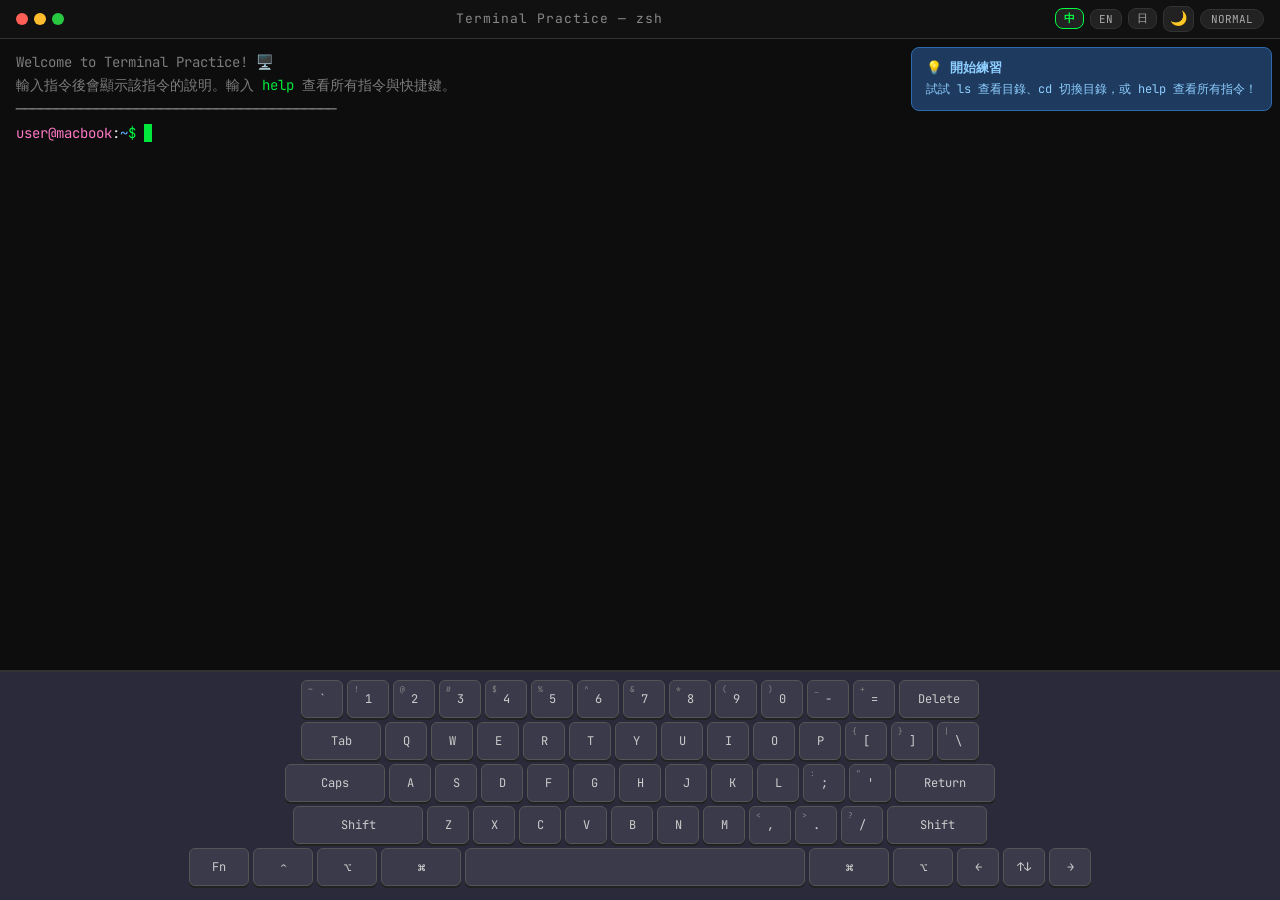
==== index.html @ 376850d3 "feat: initial release v1.0 → v1.2 - Multi-file architecture (index.html, style.css, app.js, filesyst" ====
<!DOCTYPE html>
<html lang="zh-TW">
<head>
  <meta charset="UTF-8">
  <meta name="viewport" content="width=device-width, initial-scale=1.0">
  <title>Terminal Practice</title>
  <link href="https://fonts.googleapis.com/css2?family=JetBrains+Mono:wght@300;400;500;700&display=swap" rel="stylesheet">
  <link rel="stylesheet" href="style.css">
</head>
<body>
  <div id="app">
    <div class="top-bar">
      <div class="dots">
        <div class="dot dot-r"></div>
        <div class="dot dot-y"></div>
        <div class="dot dot-g"></div>
      </div>
      <div class="title" id="topTitle">Terminal Practice — zsh</div>
      <div class="top-bar-controls">
        <div class="lang-btn active" data-lang="zh" onclick="switchLang('zh')">中</div>
        <div class="lang-btn"        data-lang="en" onclick="switchLang('en')">EN</div>
        <div class="lang-btn"        data-lang="ja" onclick="switchLang('ja')">日</div>
        <div class="theme-btn" id="themeBtn" onclick="toggleTheme()" title="Toggle theme">🌙</div>
        <div class="mode-badge" id="modeBadge">NORMAL</div>
      </div>
    </div>
    <div class="terminal-wrap">
      <div id="terminal"></div>
      <div class="hint-container" id="hintContainer"></div>
    </div>
    <div class="keyboard-section" id="keyboard"></div>
  </div>

  <!-- Load order matters: data → translations → app logic -->
  <script src="filesystem.js"></script>
  <script src="lang/zh.js"></script>
  <script src="lang/en.js"></script>
  <script src="lang/ja.js"></script>
  <script src="app.js"></script>
</body>
</html>
---- style.css ----
/* style.css — Terminal Practice styles */
* { margin: 0; padding: 0; box-sizing: border-box; }

:root {
  --bg: #1a1a2e;
  --terminal-bg: #0d0d0d;
  --text-green: #00ff41;
  --text-white: #e0e0e0;
  --prompt-blue: #5eaeff;
  --prompt-user: #ff79c6;
  --key-bg: #3a3a4a;
  --key-bg-hover: #4a4a5a;
  --key-pressed: #00ff41;
  --key-text: #ccc;
  --key-border: #555;
  --keyboard-bg: #2a2a3a;
  --hint-bg: #1e3a5f;
  --hint-border: #2e6aaf;
  --success-bg: #1a3a1a;
  --success-border: #2a8a2a;
  --topbar-bg: #111;
  --topbar-border: #333;
  --topbar-title: #888;
  --vi-status-bg: #222;
}

/* ── Light Mode ── */
.light-mode {
  --bg: #f0f2f5;
  --terminal-bg: #ffffff;
  --text-green: #007a1f;
  --text-white: #1a1a1a;
  --prompt-blue: #0055bb;
  --prompt-user: #cc0066;
  --key-bg: #e2e2e2;
  --key-bg-hover: #d2d2d2;
  --key-pressed: #007a1f;
  --key-text: #333;
  --key-border: #bbb;
  --keyboard-bg: #d8d8d8;
  --hint-bg: #e4f0fd;
  --hint-border: #4a90d9;
  --success-bg: #e6f5e6;
  --success-border: #4a9a4a;
  --topbar-bg: #f8f8f8;
  --topbar-border: #ddd;
  --topbar-title: #666;
  --vi-status-bg: #ececec;
}
.light-mode .hint-toast.info    { background: #fff4e0; border-color: #cc8800; color: #885500; }
.light-mode .hint-toast.explain { background: #f5eeff; border-color: #9055c8; color: #5a2d8a; }
.light-mode .hint-toast.success { color: #266026; }
.light-mode .error-line         { color: #cc2200; }
.light-mode .dir-color          { color: #0055bb; }
.light-mode .exec-color         { color: #007a1f; }
.light-mode .vi-tilde           { color: #0055bb; }
.light-mode #terminal::-webkit-scrollbar-thumb { background: #bbb; }
.light-mode .key                { box-shadow: 0 2px 0 #bbb; }

html, body { height: 100%; overflow: hidden; background: var(--bg); font-family: 'JetBrains Mono', monospace; color: var(--text-white); }
#app { display: flex; flex-direction: column; height: 100vh; }

/* ── Top bar ── */
.top-bar { display: flex; align-items: center; justify-content: space-between; padding: 6px 16px; background: var(--topbar-bg); border-bottom: 1px solid var(--topbar-border); flex-shrink: 0; }
.top-bar .dots { display: flex; gap: 6px; }
.top-bar .dot { width: 12px; height: 12px; border-radius: 50%; }
.dot-r { background: #ff5f57; } .dot-y { background: #ffbd2e; } .dot-g { background: #28c840; }
.top-bar .title { font-size: 13px; color: var(--topbar-title); letter-spacing: 1px; }
.top-bar .mode-badge { font-size: 11px; padding: 2px 10px; border-radius: 10px; background: var(--vi-status-bg); color: #aaa; border: 1px solid var(--topbar-border); }

/* ── Controls (lang + theme) ── */
.top-bar-controls { display: flex; align-items: center; gap: 6px; }
.lang-btn {
  font-size: 11px; padding: 2px 8px; border-radius: 8px; cursor: pointer; user-select: none;
  background: var(--vi-status-bg); color: #aaa; border: 1px solid var(--topbar-border);
  font-family: 'JetBrains Mono', monospace; transition: all .15s;
}
.lang-btn:hover  { color: var(--text-green); border-color: var(--text-green); }
.lang-btn.active { color: var(--text-green); border-color: var(--text-green); font-weight: 700; }
.theme-btn {
  font-size: 14px; padding: 2px 6px; border-radius: 8px; cursor: pointer; user-select: none;
  background: var(--vi-status-bg); border: 1px solid var(--topbar-border); line-height: 1.4; transition: all .15s;
}
.theme-btn:hover { border-color: var(--text-green); }

/* ── Terminal ── */
.terminal-wrap { flex: 1; min-height: 0; display: flex; flex-direction: column; background: var(--terminal-bg); position: relative; overflow: hidden; }
#terminal { flex: 1; overflow-y: auto; padding: 12px 16px; font-size: 14px; line-height: 1.7; white-space: pre-wrap; word-break: break-all; scrollbar-width: thin; scrollbar-color: #333 transparent; }
#terminal::-webkit-scrollbar { width: 6px; }
#terminal::-webkit-scrollbar-thumb { background: #333; border-radius: 3px; }

.prompt-line   { color: var(--text-green); }
.prompt-user   { color: var(--prompt-user); }
.prompt-path   { color: var(--prompt-blue); }
.prompt-symbol { color: var(--text-green); }
.output-line   { color: var(--text-white); opacity: .9; }
.error-line    { color: #ff6b6b; }
.dir-color     { color: #5eaeff; font-weight: bold; }
.file-color    { color: var(--text-white); }
.exec-color    { color: var(--text-green); }
.vi-tilde      { color: var(--prompt-blue); }
.vi-status     { color: var(--text-white); background: var(--vi-status-bg); padding: 1px 0; }

.cursor-block { background: var(--text-green); color: #000; animation: blink 1s step-end infinite; }
@keyframes blink { 50% { opacity: 0; } }

/* ── Hint toasts ── */
.hint-container { position: absolute; top: 8px; right: 8px; z-index: 10; display: flex; flex-direction: column; gap: 6px; max-width: 400px; pointer-events: none; }
.hint-toast { padding: 10px 14px; border-radius: 8px; font-size: 12px; line-height: 1.6; animation: slideIn .3s ease; pointer-events: auto; transition: opacity .3s; }
.hint-toast.hint    { background: var(--hint-bg);    border: 1px solid var(--hint-border);    color: #8ecfff; }
.hint-toast.success { background: var(--success-bg); border: 1px solid var(--success-border); color: #6f6; }
.hint-toast.info    { background: #3a2a1a; border: 1px solid #8a6a2a; color: #ffd080; }
.hint-toast.explain { background: #2a1a3a; border: 1px solid #6a4a8a; color: #d0b0ff; }
@keyframes slideIn { from { transform: translateX(20px); opacity: 0; } to { transform: translateX(0); opacity: 1; } }
.hint-toast .hint-title { font-weight: 700; margin-bottom: 2px; font-size: 13px; }

/* ── Keyboard ── */
.keyboard-section { flex-shrink: 0; background: var(--keyboard-bg); border-top: 2px solid var(--topbar-border); padding: 8px 6px 10px; }
.kb-row { display: flex; justify-content: center; gap: 4px; margin-bottom: 4px; }
.key {
  display: flex; align-items: center; justify-content: center;
  min-width: 42px; height: 38px; padding: 0 6px;
  background: var(--key-bg); color: var(--key-text);
  border: 1px solid var(--key-border); border-radius: 6px;
  font-size: 11px; font-family: 'JetBrains Mono', monospace;
  cursor: pointer; user-select: none;
  transition: all .08s ease;
  position: relative;
  box-shadow: 0 2px 0 #222;
}
.key:hover { background: var(--key-bg-hover); }
.key.pressed { background: var(--key-pressed) !important; color: #000 !important; transform: translateY(2px); box-shadow: none; border-color: var(--key-pressed) !important; }
.key.modifier-active { border-color: #ff79c6 !important; color: #ff79c6 !important; background: #3a2a3a !important; }
.key.wide-1 { min-width: 60px; }  .key.wide-2 { min-width: 80px; }
.key.wide-3 { min-width: 100px; } .key.wide-4 { min-width: 130px; }
.key.space  { flex: 1; max-width: 340px; min-width: 200px; }
.key .sub  { position: absolute; top: 3px; left: 6px; font-size: 8px; color: #888; }
.key .main { font-size: 12px; }

@media (max-width: 900px) {
  .key { min-width: 32px; height: 32px; font-size: 9px; }
  .key .sub { font-size: 7px; }
  .key.space { min-width: 140px; }
  #terminal { font-size: 12px; }
}
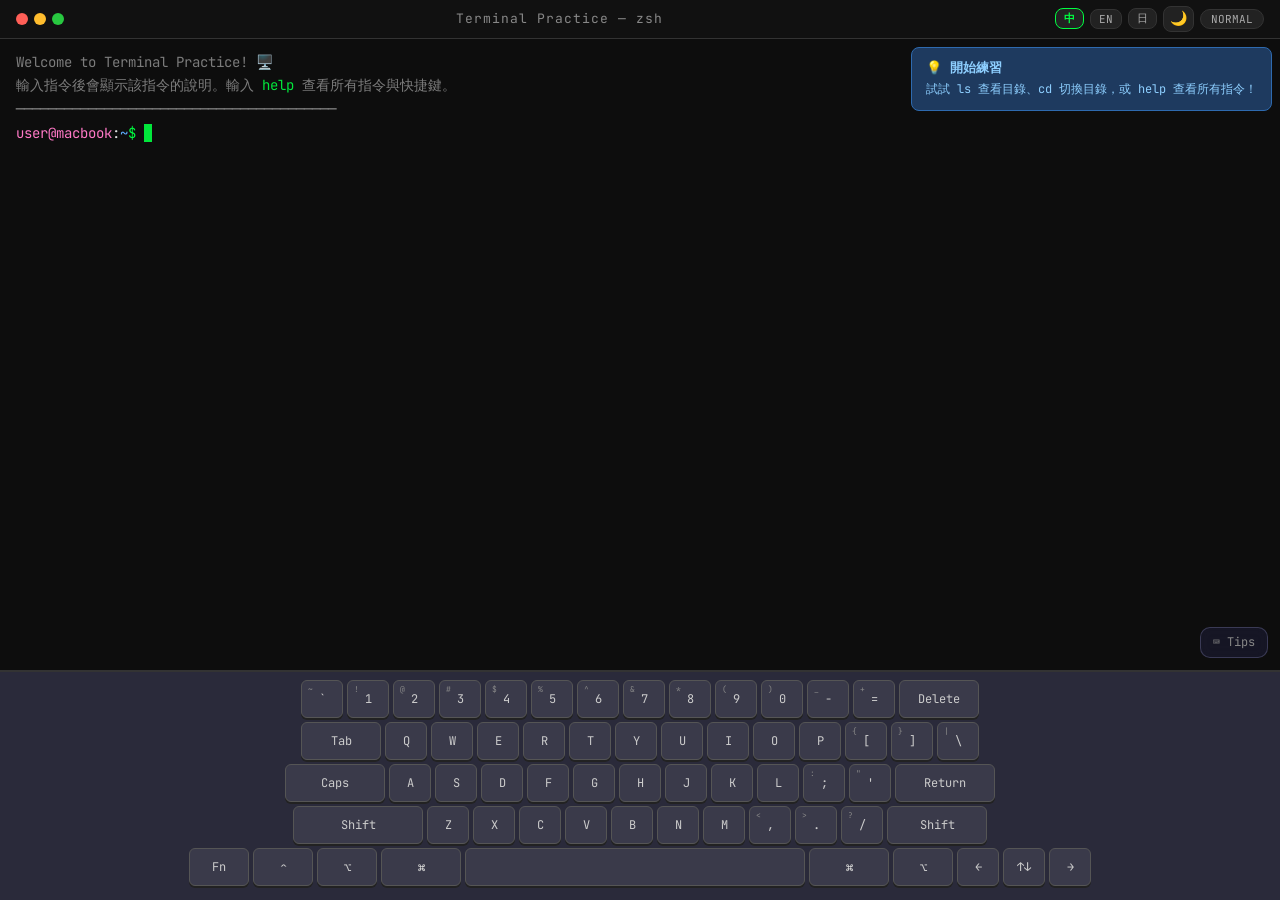
==== commit da510552: "feat: add Tips panel with mode-aware shortcuts (v1.3.0)" ====
--- a/index.html
+++ b/index.html
@@ -27,6 +27,14 @@
     <div class="terminal-wrap">
       <div id="terminal"></div>
       <div class="hint-container" id="hintContainer"></div>
+      <button class="tips-btn" id="tipsBtn" onclick="toggleTips()">⌨ Tips</button>
+      <div class="tips-panel" id="tipsPanel">
+        <div class="tips-header">
+          <span class="tips-title" id="tipsPanelTitle"></span>
+          <button class="tips-close" onclick="toggleTips()">×</button>
+        </div>
+        <div class="tips-body" id="tipsBody"></div>
+      </div>
     </div>
     <div class="keyboard-section" id="keyboard"></div>
   </div>
--- a/style.css
+++ b/style.css
@@ -137,6 +137,103 @@
 .key .sub  { position: absolute; top: 3px; left: 6px; font-size: 8px; color: #888; }
 .key .main { font-size: 12px; }
 
+/* ── Tips Button & Panel ── */
+.tips-btn {
+  position: absolute;
+  bottom: 12px;
+  right: 12px;
+  z-index: 20;
+  background: rgba(30, 30, 55, 0.78);
+  border: 1px solid rgba(120, 120, 170, 0.5);
+  border-radius: 10px;
+  color: #aaa;
+  font-size: 12px;
+  font-family: 'JetBrains Mono', monospace;
+  padding: 6px 12px;
+  cursor: pointer;
+  backdrop-filter: blur(6px);
+  opacity: 0.78;
+  transition: opacity .2s, color .2s, border-color .2s;
+  line-height: 1.4;
+  user-select: none;
+}
+.tips-btn:hover  { opacity: 1; color: var(--text-green); border-color: var(--text-green); }
+.tips-btn.active { opacity: 1; color: var(--text-green); border-color: var(--text-green); background: rgba(0, 255, 65, 0.08); }
+
+.tips-panel {
+  position: absolute;
+  top: 0; right: 0; bottom: 0;
+  width: 270px;
+  background: rgba(12, 12, 24, 0.93);
+  border-left: 1px solid rgba(100, 100, 150, 0.4);
+  z-index: 18;
+  display: flex;
+  flex-direction: column;
+  transform: translateX(100%);
+  transition: transform .25s ease;
+  backdrop-filter: blur(10px);
+}
+.tips-panel.open { transform: translateX(0); }
+
+.tips-header {
+  display: flex;
+  align-items: center;
+  justify-content: space-between;
+  padding: 10px 14px 8px;
+  border-bottom: 1px solid rgba(100, 100, 150, 0.3);
+  flex-shrink: 0;
+}
+.tips-title { font-size: 12px; font-weight: 700; color: var(--text-green); letter-spacing: .5px; }
+.tips-close {
+  background: none; border: none; color: #666; font-size: 18px;
+  cursor: pointer; line-height: 1; padding: 0 2px;
+  font-family: 'JetBrains Mono', monospace;
+  transition: color .15s;
+}
+.tips-close:hover { color: #ff6b6b; }
+
+.tips-body { flex: 1; overflow-y: auto; padding: 8px 10px 12px; scrollbar-width: thin; scrollbar-color: #333 transparent; }
+.tips-body::-webkit-scrollbar { width: 4px; }
+.tips-body::-webkit-scrollbar-thumb { background: #333; border-radius: 2px; }
+
+.tips-group { margin-bottom: 12px; }
+.tips-group-name {
+  font-size: 10px; font-weight: 700; text-transform: uppercase; letter-spacing: 1px;
+  color: #555; padding: 2px 4px 4px; border-bottom: 1px solid #222; margin-bottom: 4px;
+}
+.tips-item {
+  display: flex; align-items: center; gap: 8px;
+  padding: 5px 6px; border-radius: 6px; cursor: pointer;
+  transition: background .12s;
+}
+.tips-item:hover { background: rgba(0, 255, 65, 0.08); }
+.tips-item:active { background: rgba(0, 255, 65, 0.15); }
+.tips-key {
+  flex-shrink: 0;
+  min-width: 46px; text-align: center;
+  background: rgba(255,255,255,0.07); border: 1px solid rgba(255,255,255,0.15);
+  border-radius: 5px; padding: 2px 5px;
+  font-size: 11px; font-weight: 600; color: #ddd;
+  white-space: nowrap;
+}
+.tips-desc {
+  font-size: 11px; color: #888; line-height: 1.4;
+  overflow: hidden; display: -webkit-box;
+  -webkit-line-clamp: 2; -webkit-box-orient: vertical;
+}
+.tips-item:hover .tips-desc { color: #bbb; }
+
+/* Light mode overrides for tips */
+.light-mode .tips-btn  { background: rgba(240,240,250,0.82); border-color: rgba(100,100,180,0.4); color: #666; }
+.light-mode .tips-btn:hover, .light-mode .tips-btn.active { color: var(--text-green); border-color: var(--text-green); background: rgba(0,120,30,0.08); }
+.light-mode .tips-panel { background: rgba(248,248,252,0.95); border-left-color: rgba(150,150,200,0.4); }
+.light-mode .tips-group-name { color: #999; border-bottom-color: #eee; }
+.light-mode .tips-key  { background: rgba(0,0,0,0.06); border-color: rgba(0,0,0,0.15); color: #333; }
+.light-mode .tips-desc { color: #777; }
+.light-mode .tips-item:hover { background: rgba(0,120,30,0.06); }
+.light-mode .tips-item:hover .tips-desc { color: #333; }
+.light-mode .tips-close:hover { color: #cc3300; }
+
 @media (max-width: 900px) {
   .key { min-width: 32px; height: 32px; font-size: 9px; }
   .key .sub { font-size: 7px; }
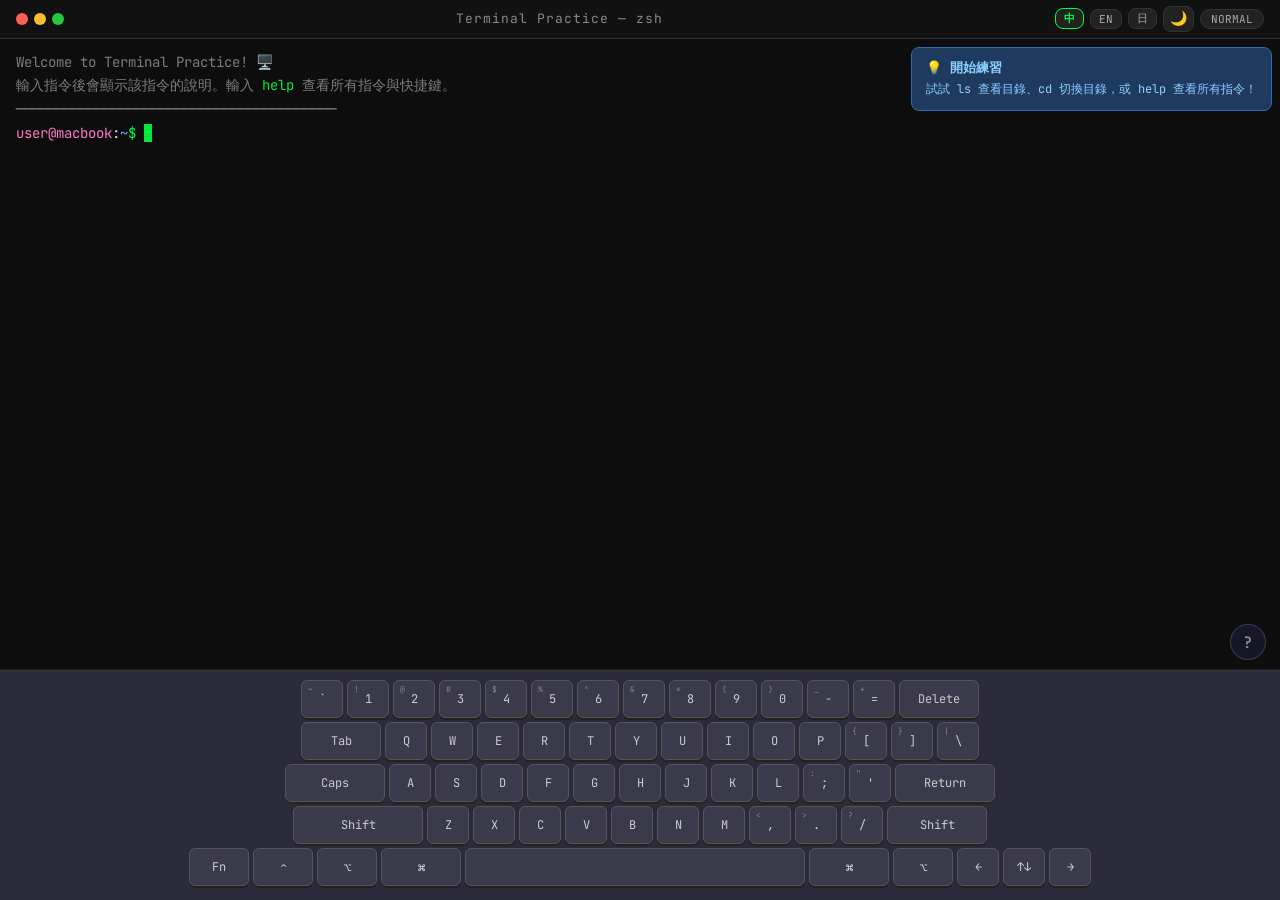
==== commit ce073424: "fix tips panel overlap: move into flex flow between terminal and keyboard" ====
--- a/index.html
+++ b/index.html
@@ -3,7 +3,8 @@
 <head>
   <meta charset="UTF-8">
   <meta name="viewport" content="width=device-width, initial-scale=1.0">
-  <title>Terminal Practice</title>
+  <title>Mock Terminal</title>
+  <link rel="icon" type="image/svg+xml" href="favicon.svg">
   <link href="https://fonts.googleapis.com/css2?family=JetBrains+Mono:wght@300;400;500;700&display=swap" rel="stylesheet">
   <link rel="stylesheet" href="style.css">
 </head>
@@ -27,18 +28,20 @@
     <div class="terminal-wrap">
       <div id="terminal"></div>
       <div class="hint-container" id="hintContainer"></div>
-      <button class="tips-btn" id="tipsBtn" onclick="toggleTips()">⌨ Tips</button>
-      <div class="tips-panel" id="tipsPanel">
-        <div class="tips-header">
-          <span class="tips-title" id="tipsPanelTitle"></span>
-          <button class="tips-close" onclick="toggleTips()">×</button>
-        </div>
-        <div class="tips-body" id="tipsBody"></div>
+    </div>
+    <!-- Tips panel: flex item between terminal and keyboard, no overlap -->
+    <div class="tips-panel" id="tipsPanel">
+      <div class="tips-header">
+        <span class="tips-title" id="tipsPanelTitle"></span>
+        <button class="tips-close" onclick="toggleTips()">×</button>
       </div>
+      <div class="tips-body" id="tipsBody"></div>
     </div>
     <div class="keyboard-section" id="keyboard"></div>
   </div>
 
+  <!-- Tips button: fixed, always visible -->
+  <button class="tips-btn" id="tipsBtn" onclick="toggleTips()">?</button>
   <!-- Load order matters: data → translations → app logic -->
   <script src="filesystem.js"></script>
   <script src="lang/zh.js"></script>
--- a/style.css
+++ b/style.css
@@ -84,7 +84,7 @@
 .theme-btn:hover { border-color: var(--text-green); }
 
 /* ── Terminal ── */
-.terminal-wrap { flex: 1; min-height: 0; display: flex; flex-direction: column; background: var(--terminal-bg); position: relative; overflow: hidden; }
+.terminal-wrap { flex: 1; min-height: 0; display: flex; flex-direction: column; background: var(--terminal-bg); position: relative; overflow: visible; }
 #terminal { flex: 1; overflow-y: auto; padding: 12px 16px; font-size: 14px; line-height: 1.7; white-space: pre-wrap; word-break: break-all; scrollbar-width: thin; scrollbar-color: #333 transparent; }
 #terminal::-webkit-scrollbar { width: 6px; }
 #terminal::-webkit-scrollbar-thumb { background: #333; border-radius: 3px; }
@@ -139,47 +139,53 @@
 
 /* ── Tips Button & Panel ── */
 .tips-btn {
-  position: absolute;
-  bottom: 12px;
-  right: 12px;
-  z-index: 20;
-  background: rgba(30, 30, 55, 0.78);
+  position: fixed;
+  bottom: 240px;
+  right: 14px;
+  z-index: 200;
+  width: 36px;
+  height: 36px;
+  border-radius: 50%;
+  background: rgba(30, 30, 55, 0.82);
   border: 1px solid rgba(120, 120, 170, 0.5);
-  border-radius: 10px;
   color: #aaa;
-  font-size: 12px;
+  font-size: 16px;
   font-family: 'JetBrains Mono', monospace;
-  padding: 6px 12px;
+  font-weight: 700;
   cursor: pointer;
   backdrop-filter: blur(6px);
   opacity: 0.78;
-  transition: opacity .2s, color .2s, border-color .2s;
-  line-height: 1.4;
+  transition: opacity .2s, color .2s, border-color .2s, background .2s;
   user-select: none;
+  display: flex;
+  align-items: center;
+  justify-content: center;
+  padding: 0;
 }
 .tips-btn:hover  { opacity: 1; color: var(--text-green); border-color: var(--text-green); }
-.tips-btn.active { opacity: 1; color: var(--text-green); border-color: var(--text-green); background: rgba(0, 255, 65, 0.08); }
+.tips-btn.active { opacity: 1; color: var(--text-green); border-color: var(--text-green); background: rgba(0, 255, 65, 0.12); }
 
 .tips-panel {
-  position: absolute;
-  top: 0; right: 0; bottom: 0;
-  width: 270px;
-  background: rgba(12, 12, 24, 0.93);
-  border-left: 1px solid rgba(100, 100, 150, 0.4);
-  z-index: 18;
+  flex-shrink: 0;
+  background: rgba(12, 12, 24, 0.97);
+  border-top: 1px solid rgba(100, 100, 150, 0.4);
   display: flex;
   flex-direction: column;
-  transform: translateX(100%);
-  transition: transform .25s ease;
-  backdrop-filter: blur(10px);
-}
-.tips-panel.open { transform: translateX(0); }
+  max-height: 0;
+  overflow: hidden;
+  opacity: 0;
+  transition: max-height .25s ease, opacity .2s ease;
+}
+.tips-panel.open {
+  max-height: 220px;
+  opacity: 1;
+}
 
 .tips-header {
   display: flex;
   align-items: center;
   justify-content: space-between;
-  padding: 10px 14px 8px;
+  padding: 8px 14px 6px;
   border-bottom: 1px solid rgba(100, 100, 150, 0.3);
   flex-shrink: 0;
 }
@@ -192,42 +198,52 @@
 }
 .tips-close:hover { color: #ff6b6b; }
 
-.tips-body { flex: 1; overflow-y: auto; padding: 8px 10px 12px; scrollbar-width: thin; scrollbar-color: #333 transparent; }
-.tips-body::-webkit-scrollbar { width: 4px; }
+.tips-body {
+  display: flex; flex-direction: row;
+  overflow-x: auto; overflow-y: hidden;
+  padding: 0;
+  scrollbar-width: thin; scrollbar-color: #333 transparent;
+}
+.tips-body::-webkit-scrollbar { height: 4px; }
 .tips-body::-webkit-scrollbar-thumb { background: #333; border-radius: 2px; }
 
-.tips-group { margin-bottom: 12px; }
+.tips-group {
+  flex: 1; min-width: 160px;
+  padding: 8px 12px 12px;
+  border-right: 1px solid rgba(100, 100, 150, 0.2);
+}
+.tips-group:last-child { border-right: none; }
 .tips-group-name {
   font-size: 10px; font-weight: 700; text-transform: uppercase; letter-spacing: 1px;
-  color: #555; padding: 2px 4px 4px; border-bottom: 1px solid #222; margin-bottom: 4px;
+  color: #555; padding: 2px 4px 6px; border-bottom: 1px solid #222; margin-bottom: 6px;
 }
 .tips-item {
   display: flex; align-items: center; gap: 8px;
-  padding: 5px 6px; border-radius: 6px; cursor: pointer;
+  padding: 4px 6px; border-radius: 6px; cursor: pointer;
   transition: background .12s;
 }
 .tips-item:hover { background: rgba(0, 255, 65, 0.08); }
 .tips-item:active { background: rgba(0, 255, 65, 0.15); }
 .tips-key {
   flex-shrink: 0;
-  min-width: 46px; text-align: center;
+  min-width: 52px; text-align: center;
   background: rgba(255,255,255,0.07); border: 1px solid rgba(255,255,255,0.15);
-  border-radius: 5px; padding: 2px 5px;
+  border-radius: 5px; padding: 2px 6px;
   font-size: 11px; font-weight: 600; color: #ddd;
   white-space: nowrap;
 }
 .tips-desc {
   font-size: 11px; color: #888; line-height: 1.4;
-  overflow: hidden; display: -webkit-box;
-  -webkit-line-clamp: 2; -webkit-box-orient: vertical;
+  overflow: hidden; white-space: nowrap; text-overflow: ellipsis;
 }
 .tips-item:hover .tips-desc { color: #bbb; }
 
 /* Light mode overrides for tips */
-.light-mode .tips-btn  { background: rgba(240,240,250,0.82); border-color: rgba(100,100,180,0.4); color: #666; }
+.light-mode .tips-btn  { background: rgba(240,240,250,0.88); border-color: rgba(100,100,180,0.4); color: #555; }
 .light-mode .tips-btn:hover, .light-mode .tips-btn.active { color: var(--text-green); border-color: var(--text-green); background: rgba(0,120,30,0.08); }
-.light-mode .tips-panel { background: rgba(248,248,252,0.95); border-left-color: rgba(150,150,200,0.4); }
+.light-mode .tips-panel { background: rgba(248,248,252,0.97); border-top-color: rgba(150,150,200,0.4); overflow: hidden; }
 .light-mode .tips-group-name { color: #999; border-bottom-color: #eee; }
+.light-mode .tips-group { border-right-color: rgba(150,150,200,0.2); }
 .light-mode .tips-key  { background: rgba(0,0,0,0.06); border-color: rgba(0,0,0,0.15); color: #333; }
 .light-mode .tips-desc { color: #777; }
 .light-mode .tips-item:hover { background: rgba(0,120,30,0.06); }
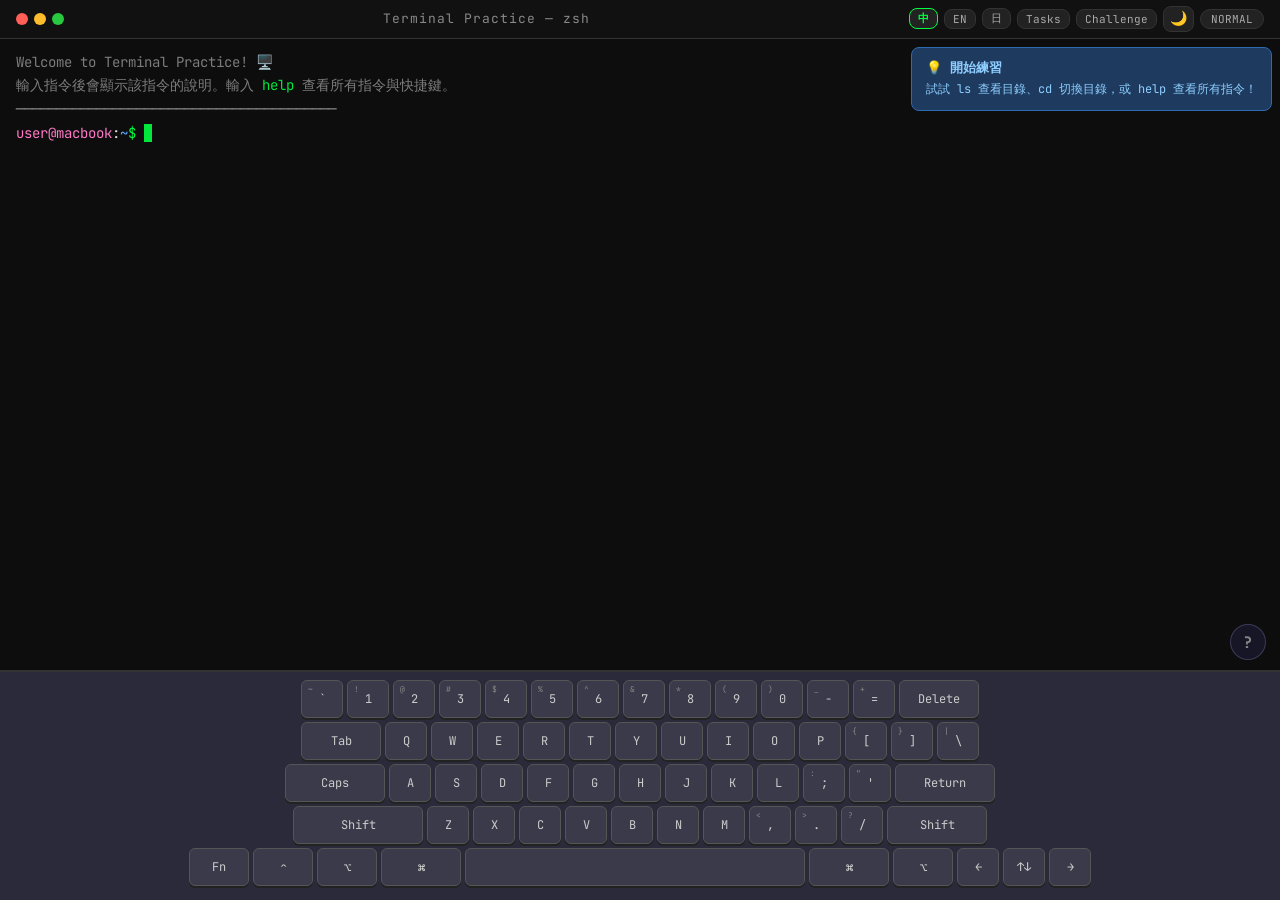
==== commit 5c43b923: "v1.6.0 — Challenge Mode: Vim Dojo + URL Battle Sharing - Add ChallengeEngine with isolated vim state" ====
--- a/index.html
+++ b/index.html
@@ -21,32 +21,51 @@
         <div class="lang-btn active" data-lang="zh" onclick="switchLang('zh')">中</div>
         <div class="lang-btn"        data-lang="en" onclick="switchLang('en')">EN</div>
         <div class="lang-btn"        data-lang="ja" onclick="switchLang('ja')">日</div>
+        <div class="task-mode-btn" id="taskModeBtn" onclick="toggleTaskMode()">Tasks</div>
+        <div class="task-mode-btn" id="challengeBtn" onclick="ChallengeEngine.showMenu()">Challenge</div>
         <div class="theme-btn" id="themeBtn" onclick="toggleTheme()" title="Toggle theme">🌙</div>
         <div class="mode-badge" id="modeBadge">NORMAL</div>
       </div>
     </div>
+    <div class="task-bar" id="taskBar" style="display:none">
+      <div class="task-bar-header" onclick="toggleTaskPanel()">
+        <span class="task-bar-label" id="taskBarLabel"></span>
+        <span class="task-bar-title" id="taskBarTitle"></span>
+        <div class="task-bar-controls">
+          <span class="task-nav-btn" id="taskBackBtn" onclick="backToThemeSelector(); event.stopPropagation();" style="display:none">← Themes</span>
+          <span class="task-expand-btn" id="taskExpandBtn">▼</span>
+        </div>
+      </div>
+      <div class="task-bar-body" id="taskBarBody" style="display:none"></div>
+    </div>
+    <div id="challenge-hud" style="display:none"></div>
     <div class="terminal-wrap">
       <div id="terminal"></div>
       <div class="hint-container" id="hintContainer"></div>
     </div>
-    <!-- Tips panel: flex item between terminal and keyboard, no overlap -->
-    <div class="tips-panel" id="tipsPanel">
-      <div class="tips-header">
-        <span class="tips-title" id="tipsPanelTitle"></span>
-        <button class="tips-close" onclick="toggleTips()">×</button>
+    <div class="keyboard-section" id="keyboard">
+      <!-- Tips panel: absolutely covers the keyboard area only -->
+      <div class="tips-panel" id="tipsPanel">
+        <div class="tips-header">
+          <span class="tips-title" id="tipsPanelTitle"></span>
+          <button class="tips-close" onclick="toggleTips()">×</button>
+        </div>
+        <div class="tips-body" id="tipsBody"></div>
       </div>
-      <div class="tips-body" id="tipsBody"></div>
     </div>
-    <div class="keyboard-section" id="keyboard"></div>
   </div>
 
   <!-- Tips button: fixed, always visible -->
   <button class="tips-btn" id="tipsBtn" onclick="toggleTips()">?</button>
-  <!-- Load order matters: data → translations → app logic -->
+  <!-- Load order matters: data → translations → tasks → app logic -->
+  <script src="vfs/files.js"></script>
   <script src="filesystem.js"></script>
   <script src="lang/zh.js"></script>
   <script src="lang/en.js"></script>
   <script src="lang/ja.js"></script>
+  <script src="task-themes.js"></script>
+  <script src="challenge-scenarios.js"></script>
+  <script src="challenge.js"></script>
   <script src="app.js"></script>
 </body>
 </html>
--- a/style.css
+++ b/style.css
@@ -49,6 +49,7 @@
 }
 .light-mode .hint-toast.info    { background: #fff4e0; border-color: #cc8800; color: #885500; }
 .light-mode .hint-toast.explain { background: #f5eeff; border-color: #9055c8; color: #5a2d8a; }
+.light-mode .hint-toast.smart   { background: #fffbe0; border-color: #cc9900; color: #664400; }
 .light-mode .hint-toast.success { color: #266026; }
 .light-mode .error-line         { color: #cc2200; }
 .light-mode .dir-color          { color: #0055bb; }
@@ -111,11 +112,12 @@
 .hint-toast.success { background: var(--success-bg); border: 1px solid var(--success-border); color: #6f6; }
 .hint-toast.info    { background: #3a2a1a; border: 1px solid #8a6a2a; color: #ffd080; }
 .hint-toast.explain { background: #2a1a3a; border: 1px solid #6a4a8a; color: #d0b0ff; }
+.hint-toast.smart   { background: #2a2200; border: 1px solid #aa8800; color: #ffe066; }
 @keyframes slideIn { from { transform: translateX(20px); opacity: 0; } to { transform: translateX(0); opacity: 1; } }
 .hint-toast .hint-title { font-weight: 700; margin-bottom: 2px; font-size: 13px; }
 
 /* ── Keyboard ── */
-.keyboard-section { flex-shrink: 0; background: var(--keyboard-bg); border-top: 2px solid var(--topbar-border); padding: 8px 6px 10px; }
+.keyboard-section { flex-shrink: 0; background: var(--keyboard-bg); border-top: 2px solid var(--topbar-border); padding: 8px 6px 10px; position: relative; }
 .kb-row { display: flex; justify-content: center; gap: 4px; margin-bottom: 4px; }
 .key {
   display: flex; align-items: center; justify-content: center;
@@ -166,19 +168,21 @@
 .tips-btn.active { opacity: 1; color: var(--text-green); border-color: var(--text-green); background: rgba(0, 255, 65, 0.12); }
 
 .tips-panel {
-  flex-shrink: 0;
+  position: absolute;
+  top: 0; left: 0; right: 0; bottom: 0;
   background: rgba(12, 12, 24, 0.97);
   border-top: 1px solid rgba(100, 100, 150, 0.4);
+  z-index: 10;
   display: flex;
   flex-direction: column;
-  max-height: 0;
   overflow: hidden;
   opacity: 0;
-  transition: max-height .25s ease, opacity .2s ease;
+  pointer-events: none;
+  transition: opacity .2s ease;
 }
 .tips-panel.open {
-  max-height: 220px;
   opacity: 1;
+  pointer-events: auto;
 }
 
 .tips-header {
@@ -200,7 +204,8 @@
 
 .tips-body {
   display: flex; flex-direction: row;
-  overflow-x: auto; overflow-y: hidden;
+  flex: 1; min-height: 0;
+  overflow-x: auto; overflow-y: auto;
   padding: 0;
   scrollbar-width: thin; scrollbar-color: #333 transparent;
 }
@@ -241,7 +246,7 @@
 /* Light mode overrides for tips */
 .light-mode .tips-btn  { background: rgba(240,240,250,0.88); border-color: rgba(100,100,180,0.4); color: #555; }
 .light-mode .tips-btn:hover, .light-mode .tips-btn.active { color: var(--text-green); border-color: var(--text-green); background: rgba(0,120,30,0.08); }
-.light-mode .tips-panel { background: rgba(248,248,252,0.97); border-top-color: rgba(150,150,200,0.4); overflow: hidden; }
+.light-mode .tips-panel { background: rgba(248,248,252,0.97); border-top-color: rgba(150,150,200,0.4); }
 .light-mode .tips-group-name { color: #999; border-bottom-color: #eee; }
 .light-mode .tips-group { border-right-color: rgba(150,150,200,0.2); }
 .light-mode .tips-key  { background: rgba(0,0,0,0.06); border-color: rgba(0,0,0,0.15); color: #333; }
@@ -250,6 +255,188 @@
 .light-mode .tips-item:hover .tips-desc { color: #333; }
 .light-mode .tips-close:hover { color: #cc3300; }
 
+/* ── Task Mode ── */
+.task-mode-btn {
+  font-size: 11px; padding: 2px 8px; border-radius: 8px; cursor: pointer; user-select: none;
+  background: var(--vi-status-bg); color: #aaa; border: 1px solid var(--topbar-border);
+  font-family: 'JetBrains Mono', monospace; transition: all .15s;
+}
+.task-mode-btn:hover  { color: #ffbd2e; border-color: #ffbd2e; }
+.task-mode-btn.active { color: #ffbd2e; border-color: #ffbd2e; font-weight: 700; }
+
+.task-bar {
+  flex-shrink: 0;
+  background: #161408;
+  border-bottom: 1px solid #3a3410;
+  font-family: 'JetBrains Mono', monospace;
+  font-size: 12px;
+}
+.task-bar-header {
+  display: flex; align-items: center; gap: 10px;
+  padding: 6px 14px; cursor: pointer; user-select: none;
+  transition: background .12s;
+}
+.task-bar-header:hover { background: rgba(255,189,46,0.05); }
+.task-bar-label {
+  flex-shrink: 0; font-size: 10px; font-weight: 700; letter-spacing: .5px;
+  color: #ffbd2e; background: rgba(255,189,46,0.1); border: 1px solid #554a10;
+  border-radius: 4px; padding: 1px 7px;
+}
+.task-bar-title { flex: 1; color: #ccc; white-space: nowrap; overflow: hidden; text-overflow: ellipsis; }
+.task-bar-controls { display: flex; align-items: center; gap: 8px; flex-shrink: 0; }
+.task-expand-btn { color: #555; font-size: 10px; transition: transform .15s; }
+.task-expand-btn.open { transform: rotate(180deg); }
+.task-nav-btn {
+  color: #777; cursor: pointer; padding: 2px 6px; border-radius: 4px;
+  border: 1px solid transparent; transition: all .12s; font-size: 11px;
+}
+.task-nav-btn:hover { color: #ffbd2e; border-color: #554a10; }
+
+.task-bar-body { padding: 0 14px 10px; border-top: 1px solid #2a2408; }
+.task-desc {
+  color: #bbb; line-height: 1.7; padding: 8px 0 6px;
+  white-space: pre-wrap;
+}
+.task-hint-line {
+  font-size: 11px; color: #ffbd2e; background: rgba(255,189,46,0.07);
+  border: 1px solid #443c0e; border-radius: 4px;
+  padding: 5px 10px; margin-top: 6px; margin-bottom: 2px; font-weight: 600;
+}
+.task-footer { display: flex; gap: 8px; justify-content: flex-end; }
+
+/* Reset button (subtler) */
+.reset-btn { color: #555 !important; }
+.reset-btn:hover { color: #e06060 !important; border-color: #5a2020 !important; }
+.light-mode .reset-btn:hover { color: #c03030 !important; border-color: #e08080 !important; }
+
+/* Theme selector */
+.theme-selector { padding: 4px 0 6px; }
+.theme-grid {
+  display: grid; grid-template-columns: repeat(auto-fill, minmax(150px, 1fr)); gap: 8px;
+}
+.theme-card {
+  display: flex; flex-direction: column; gap: 2px;
+  padding: 9px 11px; border-radius: 6px; cursor: pointer;
+  background: rgba(255,189,46,0.04); border: 1px solid #3a3410;
+  transition: all .15s;
+}
+.theme-card:hover { background: rgba(255,189,46,0.1); border-color: #ffbd2e; }
+.theme-card.done { border-color: #3a6030; background: rgba(80,180,60,0.05); }
+.theme-card.done:hover { background: rgba(80,180,60,0.12); border-color: #6dc85a; }
+.theme-card-icon { font-size: 18px; line-height: 1.3; }
+.theme-card-name { color: #ddd; font-weight: 600; font-size: 12px; }
+.theme-card-desc { color: #777; font-size: 10px; }
+.theme-card-meta { color: #555; font-size: 10px; margin-top: 3px; }
+.theme-card.done .theme-card-meta { color: #6dc85a; }
+
+/* Light mode overrides for task bar */
+.light-mode .task-bar { background: #fffbe8; border-bottom-color: #e0cc40; }
+.light-mode .task-bar-header:hover { background: rgba(160,120,0,0.05); }
+.light-mode .task-bar-label { color: #7a5c00; background: rgba(160,120,0,0.1); border-color: #c8a800; }
+.light-mode .task-bar-title { color: #333; }
+.light-mode .task-expand-btn { color: #aaa; }
+.light-mode .task-nav-btn:hover { color: #7a5c00; border-color: #c8a800; }
+.light-mode .task-bar-body { border-top-color: #ece4b0; }
+.light-mode .task-desc { color: #444; }
+.light-mode .task-hint-line { color: #6a4e00; background: rgba(160,120,0,0.07); border-color: #c8a800; }
+.light-mode .theme-card { background: rgba(160,120,0,0.04); border-color: #d4c060; }
+.light-mode .theme-card:hover { background: rgba(160,120,0,0.1); border-color: #a88000; }
+.light-mode .theme-card.done { border-color: #5a9a40; background: rgba(60,150,40,0.06); }
+.light-mode .theme-card-name { color: #333; }
+.light-mode .theme-card-desc { color: #888; }
+.light-mode .theme-card-meta { color: #aaa; }
+.light-mode .theme-card.done .theme-card-meta { color: #4a8a30; }
+
+/* ── Challenge Mode HUD ────────────────────────────────────────── */
+#challenge-hud {
+  flex: 1;
+  display: none;
+  flex-direction: column;
+  background: var(--terminal-bg);
+  overflow: hidden;
+  font-family: 'JetBrains Mono', monospace;
+  font-size: 14px;
+  color: var(--text-white);
+}
+
+/* Menu */
+#ch-menu { padding: 20px 24px; flex-direction: column; }
+.ch-menu-header { display: flex; align-items: center; justify-content: space-between; margin-bottom: 6px; }
+.ch-menu-title  { font-size: 16px; font-weight: 700; color: var(--text-green); letter-spacing: .5px; }
+.ch-menu-sub    { font-size: 12px; color: #888; margin-bottom: 16px; }
+.ch-close-btn   { background: none; border: 1px solid #555; color: #aaa; padding: 4px 10px; border-radius: 4px; cursor: pointer; font-family: inherit; font-size: 12px; }
+.ch-close-btn:hover { border-color: #ff6b6b; color: #ff6b6b; }
+
+.ch-cards { display: flex; flex-direction: column; gap: 10px; overflow-y: auto; }
+.ch-card  { border: 1px solid var(--topbar-border); border-radius: 6px; padding: 12px 16px; cursor: pointer; transition: border-color .15s, background .15s; }
+.ch-card:hover { border-color: var(--text-green); background: rgba(0,255,65,.05); }
+.ch-card-title  { font-size: 14px; font-weight: 600; color: var(--text-white); margin-bottom: 3px; }
+.ch-card-desc   { font-size: 12px; color: #888; margin-bottom: 6px; }
+.ch-card-meta   { font-size: 11px; color: #666; display: flex; justify-content: space-between; }
+.ch-card-best   { color: var(--text-green); }
+
+/* Main challenge view */
+#ch-main { padding: 0; }
+
+.ch-info-bar {
+  display: flex; align-items: flex-start; justify-content: space-between;
+  padding: 10px 16px 8px;
+  border-bottom: 1px solid var(--topbar-border);
+  flex-shrink: 0;
+}
+.ch-info-left   { display: flex; flex-direction: column; gap: 2px; }
+.ch-title-text  { font-size: 14px; font-weight: 700; color: var(--text-green); }
+.ch-desc-text   { font-size: 12px; color: #888; }
+.ch-timer-box   { font-size: 13px; color: #aaa; white-space: nowrap; padding-top: 2px; }
+
+.ch-target-area  { padding: 8px 16px 4px; flex-shrink: 0; }
+.ch-section-label { font-size: 10px; letter-spacing: 1px; color: #666; padding: 4px 16px 2px; text-transform: uppercase; flex-shrink: 0; }
+.ch-target-buf   { margin: 0; padding: 6px 10px; background: rgba(0,0,0,.25); border: 1px solid var(--topbar-border); border-radius: 4px; color: #aaa; font-size: 13px; font-family: inherit; white-space: pre-wrap; word-break: break-all; }
+
+.ch-editor { flex: 1; overflow-y: auto; padding: 4px 16px 4px; min-height: 80px; }
+.ch-cursor { background: var(--text-green); color: #000; }
+
+.ch-stats-bar {
+  display: flex; align-items: center; gap: 14px;
+  padding: 6px 16px;
+  border-top: 1px solid var(--topbar-border);
+  font-size: 12px; color: #aaa;
+  flex-shrink: 0;
+}
+.ch-stats-bar strong { color: var(--text-white); }
+.ch-par-good     { color: var(--text-green); font-size: 12px; }
+.ch-par-over     { color: #ffbd2e; font-size: 12px; }
+.ch-par-ref-bar  { margin-left: auto; color: #555; font-size: 11px; }
+.ch-exit-sm      { background: none; border: 1px solid #444; color: #666; padding: 2px 8px; border-radius: 4px; cursor: pointer; font-family: inherit; font-size: 11px; }
+.ch-exit-sm:hover { border-color: #ff6b6b; color: #ff6b6b; }
+
+/* Result card */
+#ch-result {
+  flex-direction: column; gap: 8px;
+  padding: 12px 16px;
+  border-top: 2px solid var(--text-green);
+  background: rgba(0,255,65,.04);
+  flex-shrink: 0;
+}
+.ch-result-score { font-size: 14px; line-height: 1.7; }
+.ch-par-ref      { font-size: 12px; color: #666; }
+.ch-opp          { font-size: 13px; color: #ffbd2e; }
+.ch-best         { font-size: 12px; color: #666; }
+.ch-result-btns  { display: flex; gap: 8px; flex-wrap: wrap; }
+.ch-btn {
+  background: none; border: 1px solid #555; color: var(--text-white);
+  padding: 6px 14px; border-radius: 4px; cursor: pointer;
+  font-family: inherit; font-size: 12px; transition: border-color .15s, color .15s;
+}
+.ch-btn:hover       { border-color: var(--text-green); color: var(--text-green); }
+.ch-share-btn:hover { border-color: #4af; color: #4af; }
+.ch-exit-btn:hover  { border-color: #ff6b6b; color: #ff6b6b; }
+
+/* Light mode overrides */
+.light-mode .ch-card:hover   { background: rgba(0,120,30,.05); }
+.light-mode .ch-target-buf   { background: rgba(0,0,0,.04); color: #555; }
+.light-mode #ch-result       { background: rgba(0,120,30,.04); border-color: var(--text-green); }
+
 @media (max-width: 900px) {
   .key { min-width: 32px; height: 32px; font-size: 9px; }
   .key .sub { font-size: 7px; }
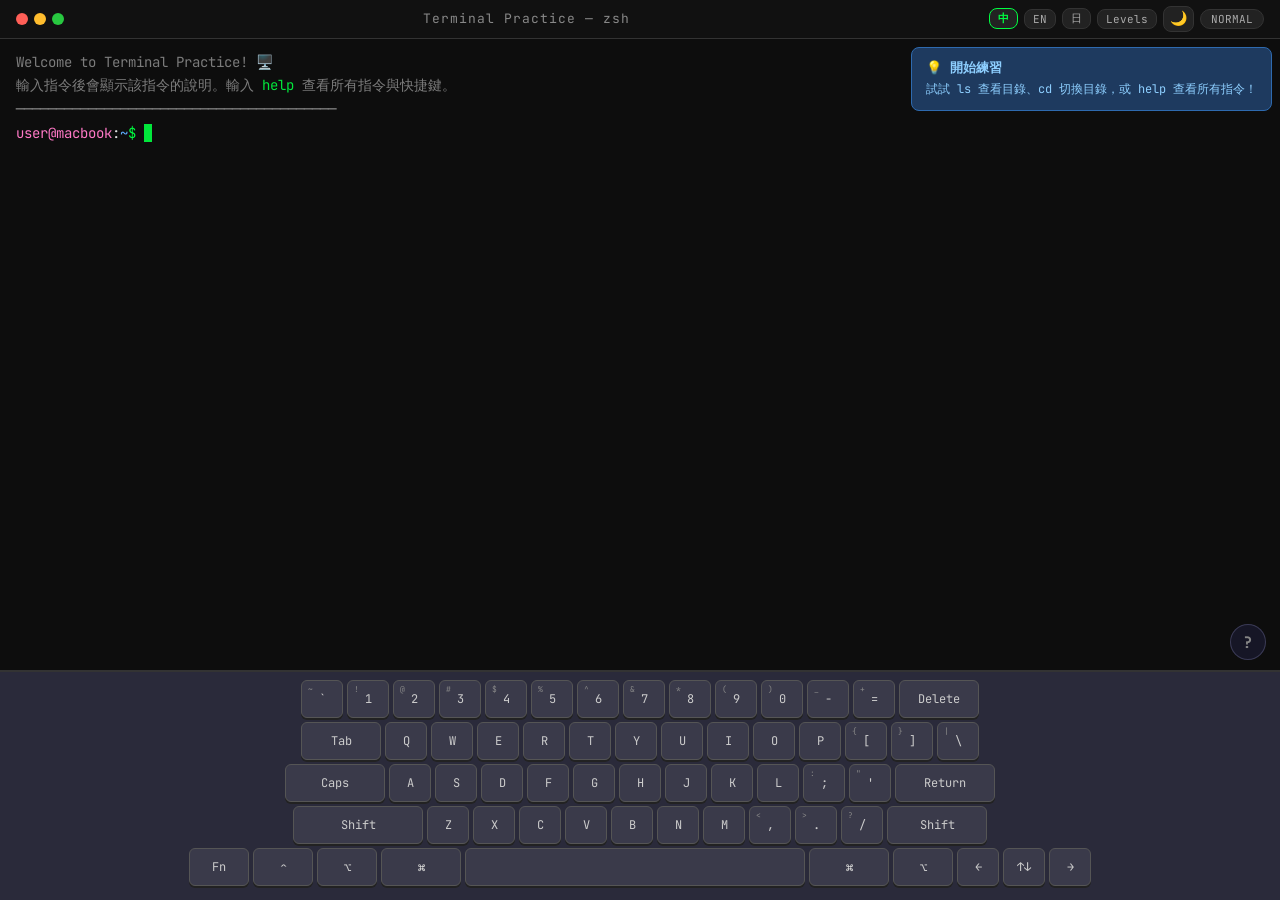
==== commit b83ee22e: "v1.7.0 — Level Mode: World Map with mini-levels and boss stages Replace Tasks/Challenge with a unifi" ====
--- a/index.html
+++ b/index.html
@@ -21,8 +21,7 @@
         <div class="lang-btn active" data-lang="zh" onclick="switchLang('zh')">中</div>
         <div class="lang-btn"        data-lang="en" onclick="switchLang('en')">EN</div>
         <div class="lang-btn"        data-lang="ja" onclick="switchLang('ja')">日</div>
-        <div class="task-mode-btn" id="taskModeBtn" onclick="toggleTaskMode()">Tasks</div>
-        <div class="task-mode-btn" id="challengeBtn" onclick="ChallengeEngine.showMenu()">Challenge</div>
+        <div class="task-mode-btn" id="levelsBtn" onclick="LevelRunner.showMap()">Levels</div>
         <div class="theme-btn" id="themeBtn" onclick="toggleTheme()" title="Toggle theme">🌙</div>
         <div class="mode-badge" id="modeBadge">NORMAL</div>
       </div>
@@ -39,6 +38,7 @@
       <div class="task-bar-body" id="taskBarBody" style="display:none"></div>
     </div>
     <div id="challenge-hud" style="display:none"></div>
+    <div id="level-hud" style="display:none"></div>
     <div class="terminal-wrap">
       <div id="terminal"></div>
       <div class="hint-container" id="hintContainer"></div>
@@ -66,6 +66,8 @@
   <script src="task-themes.js"></script>
   <script src="challenge-scenarios.js"></script>
   <script src="challenge.js"></script>
+  <script src="levels-data.js"></script>
+  <script src="level-runner.js"></script>
   <script src="app.js"></script>
 </body>
 </html>
--- a/style.css
+++ b/style.css
@@ -443,3 +443,183 @@
   .key.space { min-width: 140px; }
   #terminal { font-size: 12px; }
 }
+
+/* ── Level Mode ─────────────────────────────────────────── */
+#level-hud {
+  display: none;
+  flex-direction: column;
+  flex: 1;
+  min-height: 0;
+  background: var(--bg);
+  font-family: 'JetBrains Mono', monospace;
+  overflow: hidden;
+}
+
+/* Map */
+#lv-map-wrap { padding: 0 0 24px; }
+.lv-map-header {
+  display: flex;
+  align-items: center;
+  justify-content: space-between;
+  padding: 14px 24px;
+  border-bottom: 1px solid var(--topbar-border);
+  background: var(--topbar-bg);
+}
+.lv-map-title { font-size: 16px; font-weight: 700; color: var(--text-white); letter-spacing: .5px; }
+.lv-quit-btn {
+  background: none;
+  border: 1px solid #555;
+  border-radius: 6px;
+  color: #aaa;
+  font-family: inherit;
+  font-size: 12px;
+  padding: 4px 10px;
+  cursor: pointer;
+  transition: border-color .15s, color .15s;
+}
+.lv-quit-btn:hover { border-color: #ff6b6b; color: #ff6b6b; }
+
+.lv-world-row {
+  padding: 24px 28px 16px;
+  border-bottom: 1px solid rgba(255,255,255,.06);
+}
+.lv-world-label {
+  font-size: 13px;
+  font-weight: 600;
+  color: var(--text-green);
+  margin-bottom: 16px;
+  letter-spacing: .5px;
+}
+.lv-track {
+  display: flex;
+  align-items: center;
+  gap: 0;
+  flex-wrap: wrap;
+  row-gap: 12px;
+}
+.lv-conn { color: #444; font-size: 18px; padding: 0 4px; user-select: none; }
+
+.lv-node {
+  display: flex;
+  flex-direction: column;
+  align-items: center;
+  gap: 4px;
+  width: 64px;
+  cursor: pointer;
+}
+.lv-node-icon {
+  width: 44px;
+  height: 44px;
+  border-radius: 50%;
+  border: 2px solid #444;
+  display: flex;
+  align-items: center;
+  justify-content: center;
+  font-size: 15px;
+  font-weight: 700;
+  color: #888;
+  background: rgba(255,255,255,.03);
+  transition: border-color .15s, background .15s, color .15s;
+}
+.lv-node:hover .lv-node-icon { border-color: var(--text-green); color: var(--text-green); background: rgba(0,255,65,.06); }
+.lv-node.lv-done .lv-node-icon { border-color: var(--text-green); color: var(--text-green); background: rgba(0,255,65,.1); }
+.lv-node.lv-boss .lv-node-icon {
+  border-radius: 8px;
+  border-color: #f0a500;
+  color: #f0a500;
+  background: rgba(240,165,0,.08);
+  font-size: 20px;
+}
+.lv-node.lv-boss:hover .lv-node-icon,
+.lv-node.lv-boss.lv-done .lv-node-icon { border-color: #f0a500; background: rgba(240,165,0,.18); }
+
+.lv-node-stars { font-size: 10px; color: #f0a500; letter-spacing: 1px; }
+.lv-node-label { font-size: 9px; color: #666; text-align: center; max-width: 60px; line-height: 1.3; }
+.lv-boss-badge {
+  display: inline-block;
+  font-size: 10px;
+  padding: 1px 6px;
+  border-radius: 4px;
+  background: rgba(240,165,0,.15);
+  color: #f0a500;
+  border: 1px solid rgba(240,165,0,.3);
+  vertical-align: middle;
+  margin-left: 4px;
+}
+
+/* Cursor play area */
+.lv-play-top {
+  display: flex;
+  align-items: center;
+  gap: 16px;
+  margin-bottom: 4px;
+}
+.lv-play-title-text { font-size: 16px; font-weight: 700; color: var(--text-white); }
+.lv-play-desc { font-size: 13px; color: #bbb; line-height: 1.6; }
+.lv-play-hint { font-size: 12px; color: var(--text-green); min-height: 18px; }
+
+.lv-cursor-area {
+  background: var(--terminal-bg);
+  border-radius: 8px;
+  border: 1px solid #333;
+  padding: 16px 20px;
+  margin-top: 8px;
+}
+.lv-cursor-buf {
+  font-size: 14px;
+  color: var(--text-white);
+  white-space: pre;
+  letter-spacing: .3px;
+}
+.lv-prompt { color: var(--text-green); }
+.lv-play-footer { font-size: 12px; color: #666; }
+
+/* Stars */
+.lv-stars { font-size: 24px; color: #f0a500; letter-spacing: 4px; }
+.lv-stars-empty { color: #444; }
+.lv-result-stars { font-size: 36px; }
+.lv-result-sub { font-size: 13px; color: #888; }
+.lv-result-btns { display: flex; gap: 10px; }
+
+/* Shell task bar */
+#lv-shell-bar {
+  display: none;
+  align-items: center;
+  justify-content: space-between;
+  padding: 10px 18px;
+  background: rgba(0, 30, 0, 0.92);
+  border-bottom: 1px solid rgba(0,255,65,.2);
+  font-family: 'JetBrains Mono', monospace;
+  font-size: 13px;
+  gap: 12px;
+  flex-shrink: 0;
+}
+.lv-shell-task { color: #ccc; flex: 1; }
+.lv-shell-task strong { color: var(--text-green); }
+.lv-hint-badge {
+  display: inline-block;
+  margin-left: 10px;
+  padding: 1px 8px;
+  border-radius: 4px;
+  font-size: 11px;
+  background: rgba(0,255,65,.1);
+  border: 1px solid rgba(0,255,65,.25);
+  color: var(--text-green);
+}
+.lv-shell-win {
+  display: flex;
+  align-items: center;
+  gap: 10px;
+  color: var(--text-green);
+  font-size: 14px;
+  font-weight: 600;
+}
+
+/* Light mode overrides */
+.light-mode #lv-shell-bar { background: rgba(0,80,0,.08); border-color: rgba(0,120,0,.2); }
+.light-mode .lv-shell-task { color: #333; }
+.light-mode .lv-shell-task strong { color: #1a6b1a; }
+.light-mode .lv-world-row { border-color: rgba(0,0,0,.06); }
+.light-mode .lv-node-icon { background: rgba(0,0,0,.03); }
+.light-mode .lv-cursor-area { background: #fff; border-color: #ddd; }
+.light-mode .lv-cursor-buf { color: #222; }
